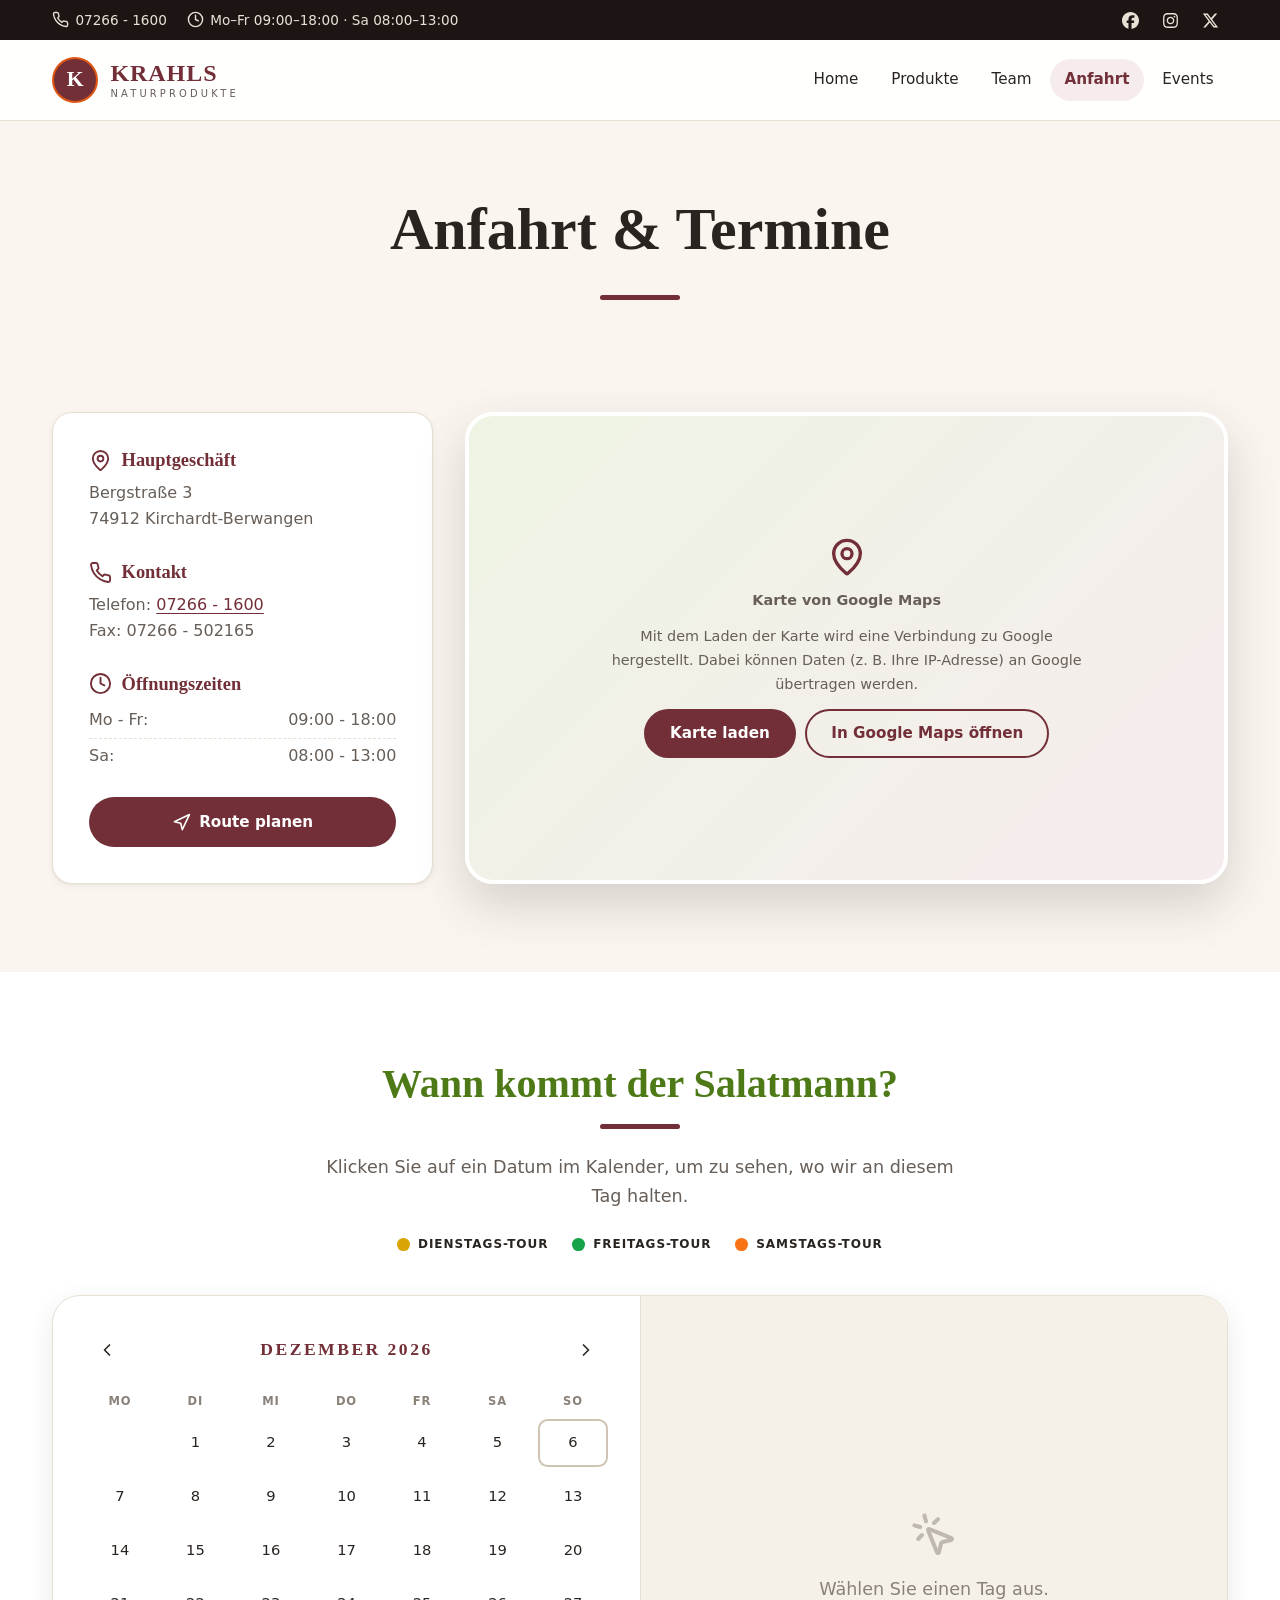
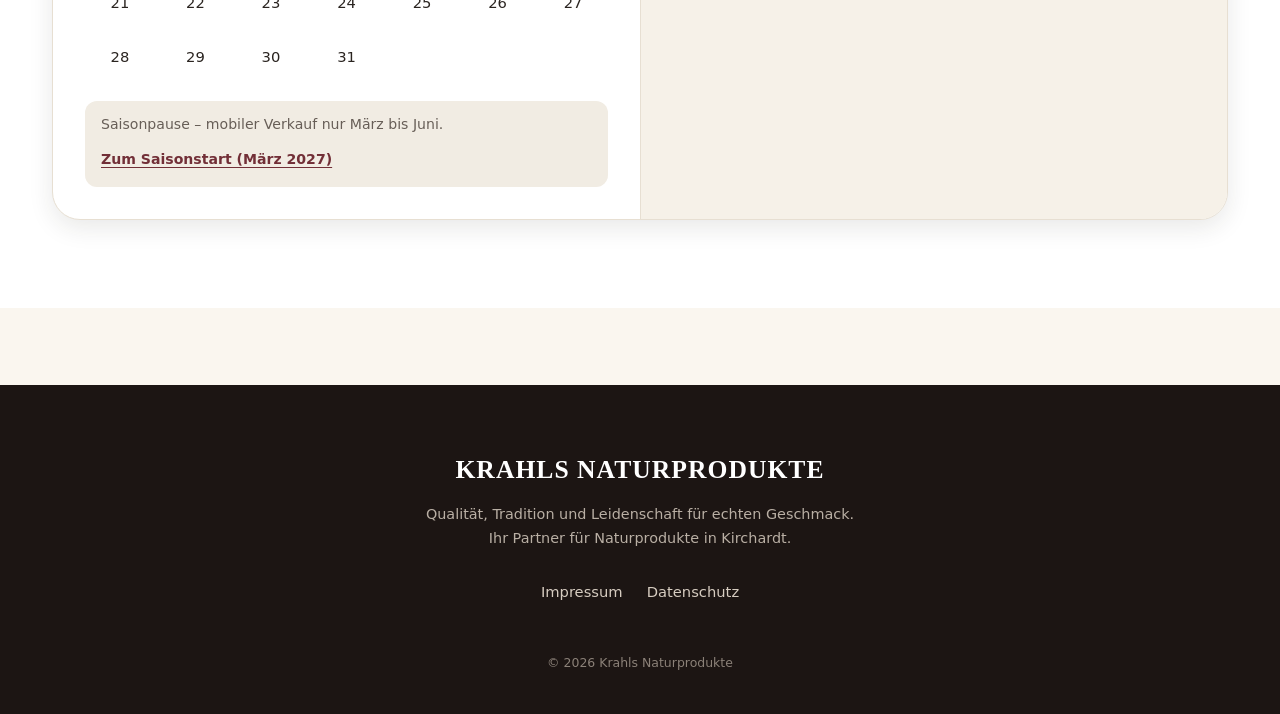
==== anfahrt.html @ 64cb2844 "add content" ====
<!DOCTYPE html>
<html lang="de">

<head>
    <meta charset="UTF-8">
    <meta name="viewport" content="width=device-width, initial-scale=1">
    <title>Anfahrt &amp; Termine – Krahls Naturprodukte</title>
    <meta name="description" content="Anfahrt, Öffnungszeiten und Tourkalender (Salatmann) von Krahls Naturprodukte in Kirchardt-Berwangen.">
    <meta name="theme-color" content="#722f37">
    <link rel="icon" type="image/x-icon" href="assets/img/Logo.ico">
    <link rel="stylesheet" href="assets/css/style.css">
</head>

<body>
    <a class="skip-link" href="#main">Zum Inhalt springen</a>

    <div class="topbar">
        <div class="container topbar__inner">
            <div class="topbar__info">
                <a href="tel:+4972661600"><svg class="icon" aria-hidden="true" focusable="false" stroke="currentColor" fill="none" stroke-width="2" viewBox="0 0 24 24" stroke-linecap="round" stroke-linejoin="round" xmlns="http://www.w3.org/2000/svg"><path d="M22 16.92v3a2 2 0 0 1-2.18 2 19.79 19.79 0 0 1-8.63-3.07 19.5 19.5 0 0 1-6-6 19.79 19.79 0 0 1-3.07-8.67A2 2 0 0 1 4.11 2h3a2 2 0 0 1 2 1.72 12.84 12.84 0 0 0 .7 2.81 2 2 0 0 1-.45 2.11L8.09 9.91a16 16 0 0 0 6 6l1.27-1.27a2 2 0 0 1 2.11-.45 12.84 12.84 0 0 0 2.81.7A2 2 0 0 1 22 16.92z"></path></svg> 07266 - 1600</a>
                <span class="topbar__hours"><svg class="icon" aria-hidden="true" focusable="false" stroke="currentColor" fill="none" stroke-width="2" viewBox="0 0 24 24" stroke-linecap="round" stroke-linejoin="round" xmlns="http://www.w3.org/2000/svg"><circle cx="12" cy="12" r="10"></circle><polyline points="12 6 12 12 16 14"></polyline></svg> Mo–Fr 09:00–18:00 · Sa 08:00–13:00</span>
            </div>
            <div class="social">
                <a href="https://facebook.com" target="_blank" rel="noopener noreferrer" aria-label="Facebook (öffnet in neuem Tab)"><svg class="icon" aria-hidden="true" focusable="false" stroke="currentColor" fill="currentColor" stroke-width="0" viewBox="0 0 512 512" xmlns="http://www.w3.org/2000/svg"><path d="M512 256C512 114.6 397.4 0 256 0S0 114.6 0 256C0 376 82.7 476.8 194.2 504.5V334.2H141.4V256h52.8V222.3c0-87.1 39.4-127.5 125-127.5c16.2 0 44.2 3.2 55.7 6.4V172c-6-.6-16.5-1-29.6-1c-42 0-58.2 15.9-58.2 57.2V256h83.6l-14.4 78.2H287V510.1C413.8 494.8 512 386.9 512 256h0z"></path></svg></a>
                <a href="https://www.instagram.com/krahlsnaturprodukte?igsh=djY0NXl2ZTRkbXQ%3D" target="_blank" rel="noopener noreferrer" aria-label="Instagram (öffnet in neuem Tab)"><svg class="icon" aria-hidden="true" focusable="false" stroke="currentColor" fill="currentColor" stroke-width="0" viewBox="0 0 448 512" xmlns="http://www.w3.org/2000/svg"><path d="M224.1 141c-63.6 0-114.9 51.3-114.9 114.9s51.3 114.9 114.9 114.9S339 319.5 339 255.9 287.7 141 224.1 141zm0 189.6c-41.1 0-74.7-33.5-74.7-74.7s33.5-74.7 74.7-74.7 74.7 33.5 74.7 74.7-33.6 74.7-74.7 74.7zm146.4-194.3c0 14.9-12 26.8-26.8 26.8-14.9 0-26.8-12-26.8-26.8s12-26.8 26.8-26.8 26.8 12 26.8 26.8zm76.1 27.2c-1.7-35.9-9.9-67.7-36.2-93.9-26.2-26.2-58-34.4-93.9-36.2-37-2.1-147.9-2.1-184.9 0-35.8 1.7-67.6 9.9-93.9 36.1s-34.4 58-36.2 93.9c-2.1 37-2.1 147.9 0 184.9 1.7 35.9 9.9 67.7 36.2 93.9s58 34.4 93.9 36.2c37 2.1 147.9 2.1 184.9 0 35.9-1.7 67.7-9.9 93.9-36.2 26.2-26.2 34.4-58 36.2-93.9 2.1-37 2.1-147.8 0-184.8zM398.8 388c-7.8 19.6-22.9 34.7-42.6 42.6-29.5 11.7-99.5 9-132.1 9s-102.7 2.6-132.1-9c-19.6-7.8-34.7-22.9-42.6-42.6-11.7-29.5-9-99.5-9-132.1s-2.6-102.7 9-132.1c7.8-19.6 22.9-34.7 42.6-42.6 29.5-11.7 99.5-9 132.1-9s102.7-2.6 132.1 9c19.6 7.8 34.7 22.9 42.6 42.6 11.7 29.5 9 99.5 9 132.1s2.7 102.7-9 132.1z"></path></svg></a>
                <a href="https://twitter.com" target="_blank" rel="noopener noreferrer" aria-label="X / Twitter (öffnet in neuem Tab)"><svg class="icon" aria-hidden="true" focusable="false" stroke="currentColor" fill="currentColor" stroke-width="0" viewBox="0 0 512 512" xmlns="http://www.w3.org/2000/svg"><path d="M389.2 48h70.6L305.6 224.2 487 464H345L233.7 318.6 106.5 464H35.8L200.7 275.5 26.8 48H172.4L272.9 180.9 389.2 48zM364.4 421.8h39.1L151.1 88h-42L364.4 421.8z"></path></svg></a>
            </div>
        </div>
    </div>

    <header class="site-nav">
        <div class="container site-nav__inner">
            <a class="brand" href="index.html">
                <span class="brand__mark" aria-hidden="true">K<img src="assets/img/logo/Logo.jpeg" alt=""></span>
                <span class="brand__text">
                    <span class="brand__name">Krahls</span>
                    <span class="brand__sub">Naturprodukte</span>
                </span>
            </a>
            <nav aria-label="Hauptnavigation">
                <ul class="nav-links">
                <li><a href="index.html">Home</a></li>
                <li><a href="produkte.html">Produkte</a></li>
                <li><a href="team.html">Team</a></li>
                <li><a href="anfahrt.html" aria-current="page">Anfahrt</a></li>
                <li><a href="events.html">Events</a></li>
                <!-- <li><a href="shop.html">Online Shop</a></li> -->
                </ul>
            </nav>
            <button class="nav-toggle" type="button" aria-expanded="false" aria-controls="mobile-menu" aria-label="Menü öffnen">
                <svg class="icon icon--menu" aria-hidden="true" focusable="false" stroke="currentColor" fill="none" stroke-width="2" viewBox="0 0 24 24" stroke-linecap="round" stroke-linejoin="round" xmlns="http://www.w3.org/2000/svg"><line x1="4" x2="20" y1="12" y2="12"></line><line x1="4" x2="20" y1="6" y2="6"></line><line x1="4" x2="20" y1="18" y2="18"></line></svg><svg class="icon icon--close" aria-hidden="true" focusable="false" stroke="currentColor" fill="none" stroke-width="2" viewBox="0 0 24 24" stroke-linecap="round" stroke-linejoin="round" xmlns="http://www.w3.org/2000/svg"><path d="M18 6 6 18"></path><path d="m6 6 12 12"></path></svg>
            </button>
        </div>
        <nav class="mobile-menu" id="mobile-menu" aria-label="Mobile Navigation">
            <ul>
                <li><a href="index.html">Home</a></li>
                <li><a href="produkte.html">Produkte</a></li>
                <li><a href="team.html">Team</a></li>
                <li><a href="anfahrt.html" aria-current="page">Anfahrt</a></li>
                <li><a href="events.html">Events</a></li>
                <!-- <li><a href="shop.html">Online Shop</a></li> -->
            </ul>
        </nav>
    </header>

    <main id="main">

        <section class="page-head container">
            <h1>Anfahrt &amp; Termine</h1>
            <div class="accent-bar"></div>
        </section>

        <section class="section">
            <div class="container">
                <div class="contact-grid">
                    <div class="card contact-card">
                        <h2><svg class="icon" aria-hidden="true" focusable="false" stroke="currentColor" fill="none" stroke-width="2" viewBox="0 0 24 24" stroke-linecap="round" stroke-linejoin="round" xmlns="http://www.w3.org/2000/svg"><path d="M20 10c0 4.993-5.539 10.193-7.399 11.799a1 1 0 0 1-1.202 0C9.539 20.193 4 14.993 4 10a8 8 0 0 1 16 0"></path><circle cx="12" cy="10" r="3"></circle></svg> Hauptgeschäft</h2>
                        <address>Bergstraße 3<br>74912 Kirchardt-Berwangen</address>

                        <h2><svg class="icon" aria-hidden="true" focusable="false" stroke="currentColor" fill="none" stroke-width="2" viewBox="0 0 24 24" stroke-linecap="round" stroke-linejoin="round" xmlns="http://www.w3.org/2000/svg"><path d="M22 16.92v3a2 2 0 0 1-2.18 2 19.79 19.79 0 0 1-8.63-3.07 19.5 19.5 0 0 1-6-6 19.79 19.79 0 0 1-3.07-8.67A2 2 0 0 1 4.11 2h3a2 2 0 0 1 2 1.72 12.84 12.84 0 0 0 .7 2.81 2 2 0 0 1-.45 2.11L8.09 9.91a16 16 0 0 0 6 6l1.27-1.27a2 2 0 0 1 2.11-.45 12.84 12.84 0 0 0 2.81.7A2 2 0 0 1 22 16.92z"></path></svg> Kontakt</h2>
                        <p>Telefon: <a href="tel:+4972661600">07266 - 1600</a><br>Fax: 07266 - 502165</p>

                        <h2><svg class="icon" aria-hidden="true" focusable="false" stroke="currentColor" fill="none" stroke-width="2" viewBox="0 0 24 24" stroke-linecap="round" stroke-linejoin="round" xmlns="http://www.w3.org/2000/svg"><circle cx="12" cy="12" r="10"></circle><polyline points="12 6 12 12 16 14"></polyline></svg> Öffnungszeiten</h2>
                        <ul class="hours">
                            <li><span>Mo - Fr:</span> <span>09:00 - 18:00</span></li>
                            <li><span>Sa:</span> <span>08:00 - 13:00</span></li>
                        </ul>
                        <a class="btn btn--primary btn--block" href="https://www.google.com/maps/dir/?api=1&amp;destination=Bergstra%C3%9Fe+3%2C+74912+Kirchardt" target="_blank" rel="noopener noreferrer"><svg class="icon" aria-hidden="true" focusable="false" stroke="currentColor" fill="none" stroke-width="2" viewBox="0 0 24 24" stroke-linecap="round" stroke-linejoin="round" xmlns="http://www.w3.org/2000/svg"><polygon points="3 11 22 2 13 21 11 13 3 11"></polygon></svg> Route planen</a>
                    </div>

                    <div class="map" data-map-src="https://www.google.com/maps/embed?pb=!1m18!1m12!1m3!1d1898.2880993667861!2d8.975228175147596!3d49.181136477941465!2m3!1f0!2f0!3f0!3m2!1i1024!2i768!4f13.1!3m3!1m2!1s0x47978f5fd671b393%3A0xd217f702766de474!2sBergstra%C3%9Fe%203%2C%2074912%20Kirchardt!5e1!3m2!1sde!2sde!4v1770319641207!5m2!1sde!2sde" data-map-title="Karte: Krahls Naturprodukte, Bergstraße 3, Kirchardt">
                        <div class="map__consent">
                            <svg class="icon" aria-hidden="true" focusable="false" stroke="currentColor" fill="none" stroke-width="2" viewBox="0 0 24 24" stroke-linecap="round" stroke-linejoin="round" xmlns="http://www.w3.org/2000/svg"><path d="M20 10c0 4.993-5.539 10.193-7.399 11.799a1 1 0 0 1-1.202 0C9.539 20.193 4 14.993 4 10a8 8 0 0 1 16 0"></path><circle cx="12" cy="10" r="3"></circle></svg>
                            <p><strong>Karte von Google Maps</strong></p>
                            <p>Mit dem Laden der Karte wird eine Verbindung zu Google hergestellt. Dabei können Daten (z. B. Ihre IP-Adresse) an Google übertragen werden.</p>
                            <div class="map__actions">
                                <button class="btn btn--primary" type="button" data-map-load>Karte laden</button>
                                <a class="btn btn--outline" href="https://www.google.com/maps/search/?api=1&amp;query=Bergstra%C3%9Fe+3%2C+74912+Kirchardt" target="_blank" rel="noopener noreferrer">In Google Maps öffnen</a>
                            </div>
                        </div>
                    </div>
                </div>
            </div>
        </section>

        <section class="section section--paper" id="termine">
            <div class="container">
                <div class="section-head" style="margin-bottom:0">
                    <h2 style="color: var(--leaf)">Wann kommt der Salatmann?</h2>
                    <div class="accent-bar"></div>
                    <p class="page-head__lead">Klicken Sie auf ein Datum im Kalender, um zu sehen, wo wir an diesem Tag halten.</p>
                    <div class="tour-legend" aria-label="Legende">
                        <span><i class="dot-yellow"></i> Dienstags-Tour</span>
                        <span><i class="dot-green"></i> Freitags-Tour</span>
                        <span><i class="dot-orange"></i> Samstags-Tour</span>
                    </div>
                </div>

                <div class="planner">
                    <div class="planner__cal">
                        <div class="cal-head">
                            <button class="cal-nav" id="calPrev" type="button" aria-label="Vorheriger Monat"><svg class="icon" aria-hidden="true" focusable="false" stroke="currentColor" fill="none" stroke-width="2" viewBox="0 0 24 24" stroke-linecap="round" stroke-linejoin="round" xmlns="http://www.w3.org/2000/svg"><path d="m15 18-6-6 6-6"></path></svg></button>
                            <h3 id="currentMonthYear" aria-live="polite"></h3>
                            <button class="cal-nav" id="calNext" type="button" aria-label="Nächster Monat"><svg class="icon" aria-hidden="true" focusable="false" stroke="currentColor" fill="none" stroke-width="2" viewBox="0 0 24 24" stroke-linecap="round" stroke-linejoin="round" xmlns="http://www.w3.org/2000/svg"><path d="m9 18 6-6-6-6"></path></svg></button>
                        </div>
                        <div class="cal-weekdays" aria-hidden="true">
                            <div>Mo</div><div>Di</div><div>Mi</div><div>Do</div><div>Fr</div><div>Sa</div><div>So</div>
                        </div>
                        <div class="cal-grid" id="calendarGrid"></div>
                        <p class="cal-pause" id="calendarPause" hidden>
                            <span id="calendarPauseText"></span>
                            <button type="button" id="calendarPauseJump"></button>
                        </p>
                    </div>
                    <div class="planner__detail">
                        <div id="eventDetails" aria-live="polite">
                            <div class="detail__empty">
                                <svg class="icon" aria-hidden="true" focusable="false" stroke="currentColor" fill="none" stroke-width="2" viewBox="0 0 24 24" stroke-linecap="round" stroke-linejoin="round" xmlns="http://www.w3.org/2000/svg"><path d="M14 4.1 12 6"></path><path d="m5.1 8-2.9-.8"></path><path d="m6 12-1.9 2"></path><path d="M7.2 2.2 8 5.1"></path><path d="M9.037 9.69a.498.498 0 0 1 .653-.653l11 4.5a.5.5 0 0 1-.074.949l-4.349 1.041a1 1 0 0 0-.74.739l-1.04 4.35a.5.5 0 0 1-.95.074z"></path></svg>
                                <p>Wählen Sie einen Tag aus.</p>
                            </div>
                        </div>
                    </div>
                </div>
                <noscript><p class="empty-state">Für den Tourkalender wird JavaScript benötigt. Dienstags, freitags und samstags sind wir in der Region unterwegs – Auskunft erhalten Sie telefonisch unter 07266 - 1600.</p></noscript>
            </div>
        </section>
    </main>

    <footer class="site-footer">
        <div class="container">
            <button class="footer-logo-btn" type="button" aria-label="Logo vergrößern"><img class="footer-logo" src="assets/img/logo/Logo.jpeg" alt="Krahls Naturprodukte Logo" loading="lazy"></button>
            <span class="footer-name">Krahls Naturprodukte</span>
            <p class="footer-text">Qualität, Tradition und Leidenschaft für echten Geschmack. Ihr Partner für Naturprodukte in Kirchardt.</p>
            <ul class="footer-links">
                <li><a href="impressum.html">Impressum</a></li>
                <li><a href="datenschutz.html">Datenschutz</a></li>
            </ul>
            <p class="footer-copy">© 2026 Krahls Naturprodukte</p>
        </div>
    </footer>

    <dialog class="lightbox" id="logo-dialog" aria-label="Logo vergrößert">
        <img id="logo-dialog-img" alt="Krahls Naturprodukte Logo, vergrößert">
    </dialog>

    <script src="assets/js/main.js" defer></script>
    <script src="assets/js/kalenderplaner.js" defer></script>
</body>

</html>
---- assets/css/style.css ----
/* ==========================================================================
   Krahls Naturprodukte – Stylesheet
   Reines CSS, kein Build-Schritt, keine externen Ressourcen.
   Aufbau: 1 Variablen · 2 Basis · 3 Layout · 4 Header/Navigation · 5 Hero
           6 Komponenten · 7 Produkte · 8 Team · 9 Anfahrt/Kalender · 10 Events
           11 Rechtstexte · 12 Footer · 13 Dialoge · 14 Animation/Barrierefreiheit
   ========================================================================== */

/* --- Optional: eigene Schriften -------------------------------------------
   Wenn Sie Inter / Playfair Display selbst hosten möchten, legen Sie die
   .woff2-Dateien in assets/fonts/ ab und entfernen Sie die Kommentare:

@font-face {
    font-family: 'Inter';
    font-style: normal;
    font-weight: 400 700;
    font-display: swap;
    src: url('../fonts/inter-latin.woff2') format('woff2');
}
@font-face {
    font-family: 'Playfair Display';
    font-style: normal;
    font-weight: 400 700;
    font-display: swap;
    src: url('../fonts/playfair-display-latin.woff2') format('woff2');
}
--------------------------------------------------------------------------- */

/* 1 · Variablen ------------------------------------------------------------ */
:root {
    --wine: #722f37;
    --wine-dark: #561f26;
    --wine-soft: #f6ecee;
    --leaf: #4d7a17;
    --leaf-soft: #eef4e3;
    --cream: #faf6ef;
    --paper: #ffffff;
    --ink: #2a2420;
    --muted: #675e57;
    --line: #e7dfd2;
    --night: #1c1513;

    --tour-di: #d9a406;
    --tour-fr: #16a34a;
    --tour-sa: #f97316;

    --ok: #2f7d32;
    --warn: #b7791f;
    --bad: #b42318;

    --font-head: 'Playfair Display', 'Iowan Old Style', 'Palatino Linotype', Palatino, Georgia, serif;
    --font-body: 'Inter', system-ui, -apple-system, 'Segoe UI', Roboto, 'Helvetica Neue', Arial, sans-serif;

    --radius: 1.25rem;
    --radius-sm: 0.75rem;
    --shadow-sm: 0 1px 2px rgba(42, 36, 32, 0.06), 0 2px 8px rgba(42, 36, 32, 0.05);
    --shadow-md: 0 8px 24px rgba(42, 36, 32, 0.1);
    --shadow-lg: 0 20px 50px rgba(42, 36, 32, 0.18);

    --nav-h: 4.5rem;
    --topbar-h: 2.5rem;
    --maxw: 76rem;
}

/* 2 · Basis ---------------------------------------------------------------- */
*,
*::before,
*::after {
    box-sizing: border-box;
}

html {
    -webkit-text-size-adjust: 100%;
    scroll-behavior: smooth;
    scroll-padding-top: calc(var(--nav-h) + 1rem);
}

body {
    margin: 0;
    min-height: 100vh;
    display: flex;
    flex-direction: column;
    font-family: var(--font-body);
    font-size: 1rem;
    line-height: 1.65;
    color: var(--ink);
    background: var(--cream);
    -webkit-font-smoothing: antialiased;
}

main {
    flex: 1 0 auto;
}

img,
svg {
    display: block;
    max-width: 100%;
}

h1,
h2,
h3,
h4 {
    font-family: var(--font-head);
    line-height: 1.2;
    margin: 0 0 0.5em;
    color: var(--ink);
    text-wrap: balance;
}

h1 { font-size: clamp(2.25rem, 5vw, 3.75rem); font-weight: 700; }
h2 { font-size: clamp(1.75rem, 3.5vw, 2.5rem); font-weight: 700; }
h3 { font-size: 1.35rem; font-weight: 700; }
h4 { font-size: 1.1rem; font-weight: 700; }

p { margin: 0 0 1em; }

a {
    color: var(--wine);
    text-underline-offset: 0.2em;
}
a:hover { color: var(--wine-dark); }

button {
    font: inherit;
    color: inherit;
    cursor: pointer;
}

:focus-visible {
    outline: 3px solid var(--leaf);
    outline-offset: 3px;
    border-radius: 4px;
}

.icon {
    width: 1.25em;
    height: 1.25em;
    flex-shrink: 0;
}

.sr-only {
    position: absolute;
    width: 1px;
    height: 1px;
    padding: 0;
    margin: -1px;
    overflow: hidden;
    clip: rect(0, 0, 0, 0);
    white-space: nowrap;
    border: 0;
}

.skip-link {
    position: absolute;
    left: 1rem;
    top: -4rem;
    z-index: 200;
    background: var(--wine);
    color: #fff;
    padding: 0.6rem 1rem;
    border-radius: var(--radius-sm);
    text-decoration: none;
    transition: top 0.2s;
}
.skip-link:focus { top: 1rem; color: #fff; }

/* 3 · Layout --------------------------------------------------------------- */
.container {
    width: 100%;
    max-width: var(--maxw);
    margin-inline: auto;
    padding-inline: 1.25rem;
}
.container--narrow { max-width: 52rem; }

.section { padding-block: clamp(3rem, 7vw, 5.5rem); }
.section--tight { padding-block: clamp(2rem, 4vw, 3rem); }
.section--paper { background: var(--paper); }

.page-head {
    text-align: center;
    padding-block: clamp(2.5rem, 6vw, 4.5rem) 0;
}
.page-head__lead {
    max-width: 40rem;
    margin: 0 auto;
    color: var(--muted);
    font-size: 1.1rem;
}

.accent-bar {
    width: 5rem;
    height: 0.3rem;
    border-radius: 999px;
    background: var(--wine);
    margin: 1rem auto 1.5rem;
}
.accent-bar--leaf { background: var(--leaf); }

.eyebrow {
    display: inline-block;
    font-size: 0.78rem;
    font-weight: 700;
    letter-spacing: 0.18em;
    text-transform: uppercase;
    color: var(--leaf);
    margin-bottom: 0.75rem;
}

.card {
    background: var(--paper);
    border: 1px solid var(--line);
    border-radius: var(--radius);
    box-shadow: var(--shadow-sm);
}

.btn {
    display: inline-flex;
    align-items: center;
    justify-content: center;
    gap: 0.5rem;
    min-height: 2.75rem;
    padding: 0.65rem 1.5rem;
    border-radius: 999px;
    border: 2px solid transparent;
    font-weight: 600;
    font-size: 0.95rem;
    text-decoration: none;
    transition: background-color 0.2s, color 0.2s, border-color 0.2s, transform 0.2s;
}
.btn:hover { transform: translateY(-2px); }
.btn--primary { background: var(--wine); color: #fff; }
.btn--primary:hover { background: var(--wine-dark); color: #fff; }
.btn--outline { border-color: var(--wine); color: var(--wine); background: transparent; }
.btn--outline:hover { background: var(--wine); color: #fff; }
.btn--light { background: #fff; color: var(--wine); }
.btn--light:hover { background: var(--wine-soft); color: var(--wine-dark); }
.btn--ghost { border-color: rgba(255, 255, 255, 0.7); color: #fff; background: transparent; }
.btn--ghost:hover { background: #fff; color: var(--wine); }
.btn--dark { background: var(--ink); color: #fff; }
.btn--dark:hover { background: #000; color: #fff; }
.btn--block { width: 100%; }

.section-head { text-align: center; margin-bottom: 2.5rem; }
.section-head h1,
.section-head h2 { margin-bottom: 0; }

/* 4 · Topbar, Header, Navigation ------------------------------------------ */
.topbar {
    background: var(--night);
    color: #e9e1d6;
    font-size: 0.85rem;
}
.topbar__inner {
    min-height: var(--topbar-h);
    display: flex;
    align-items: center;
    justify-content: space-between;
    gap: 1rem;
}
.topbar__info {
    display: flex;
    flex-wrap: wrap;
    gap: 0.25rem 1.25rem;
    align-items: center;
}
.topbar__info a,
.topbar__info span { display: inline-flex; align-items: center; gap: 0.4rem; color: inherit; text-decoration: none; }
.topbar__info a:hover { color: #fff; text-decoration: underline; }
.topbar__info .topbar__hours { display: none; }
.social { display: flex; gap: 0.25rem; }
.social a {
    display: grid;
    place-items: center;
    width: 2.25rem;
    height: 2.25rem;
    border-radius: 50%;
    color: #e9e1d6;
    transition: background-color 0.2s, color 0.2s;
}
.social a:hover { background: rgba(255, 255, 255, 0.14); color: #fff; }

.site-nav {
    position: sticky;
    top: 0;
    z-index: 100;
    background: rgba(255, 255, 255, 0.94);
    backdrop-filter: blur(10px);
    -webkit-backdrop-filter: blur(10px);
    border-bottom: 1px solid var(--line);
}
.site-nav__inner {
    min-height: var(--nav-h);
    display: flex;
    align-items: center;
    justify-content: space-between;
    gap: 1rem;
}

.brand {
    display: flex;
    align-items: center;
    gap: 0.75rem;
    text-decoration: none;
    color: var(--wine);
}
.brand__mark {
    position: relative;
    display: grid;
    place-items: center;
    width: 2.9rem;
    height: 2.9rem;
    border-radius: 50%;
    background: var(--wine);
    color: #fff;
    font-family: var(--font-head);
    font-weight: 700;
    font-size: 1.35rem;
    border: 2px solid #df5611;
    overflow: hidden;
    flex-shrink: 0;
}
.brand__mark img {
    position: absolute;
    inset: 0;
    width: 100%;
    height: 100%;
    object-fit: cover;
    background: #fff;
}
.brand__text { display: flex; flex-direction: column; line-height: 1; }
.brand__name {
    font-family: var(--font-head);
    font-size: 1.5rem;
    font-weight: 700;
    letter-spacing: 0.04em;
    text-transform: uppercase;
}
.brand__sub {
    margin-top: 0.3rem;
    font-size: 0.62rem;
    font-weight: 400;
    letter-spacing: 0.32em;
    text-transform: uppercase;
    color: var(--muted);
}
.brand:hover { color: var(--wine-dark); }

.nav-links {
    display: none;
    align-items: center;
    gap: 0.25rem;
    list-style: none;
    margin: 0;
    padding: 0;
}
.nav-links a {
    position: relative;
    display: block;
    padding: 0.5rem 0.9rem;
    font-size: 0.95rem;
    font-weight: 500;
    color: var(--ink);
    text-decoration: none;
    border-radius: 999px;
    transition: color 0.2s, background-color 0.2s;
}
.nav-links a:hover { color: var(--wine); background: var(--wine-soft); }
.nav-links a[aria-current='page'] { color: var(--wine); background: var(--wine-soft); font-weight: 600; }

.nav-toggle {
    display: grid;
    place-items: center;
    width: 2.75rem;
    height: 2.75rem;
    border: 0;
    border-radius: 50%;
    background: transparent;
}
.nav-toggle:hover { background: var(--wine-soft); }
.nav-toggle .icon { width: 1.6rem; height: 1.6rem; }
.nav-toggle .icon--close { display: none; }
.nav-toggle[aria-expanded='true'] .icon--menu { display: none; }
.nav-toggle[aria-expanded='true'] .icon--close { display: block; }

.mobile-menu {
    display: none;
    border-top: 1px solid var(--line);
    background: #fff;
    padding: 0.75rem 1.25rem 1.25rem;
}
.mobile-menu.is-open { display: block; }
.mobile-menu ul { list-style: none; margin: 0; padding: 0; }
.mobile-menu a {
    display: block;
    padding: 0.85rem 0.5rem;
    border-bottom: 1px solid var(--line);
    font-size: 1.1rem;
    color: var(--ink);
    text-decoration: none;
}
.mobile-menu a[aria-current='page'] { color: var(--wine); font-weight: 700; }
.mobile-menu li:last-child a { border-bottom: 0; }

@media (min-width: 48rem) {
    :root { --nav-h: 5rem; }
    .nav-links { display: flex; }
    .nav-toggle,
    .mobile-menu,
    .mobile-menu.is-open { display: none; }
}
@media (min-width: 40rem) {
    .topbar__info .topbar__hours { display: inline-flex; }
}

/* 5 · Hero ----------------------------------------------------------------- */
.hero {
    position: relative;
    isolation: isolate;
    display: grid;
    place-items: center;
    min-height: min(78vh, 46rem);
    padding: 4rem 1.25rem;
    color: #fff;
    text-align: center;
    background:
        radial-gradient(60rem 30rem at 15% 10%, rgba(114, 47, 55, 0.9), transparent 70%),
        linear-gradient(135deg, #3a1318 0%, #1c1513 100%);
}
.hero--small { min-height: min(46vh, 22rem); }
.hero__bg {
    position: absolute;
    inset: 0;
    z-index: -2;
    width: 100%;
    height: 100%;
    object-fit: cover;
}
.hero__bg.is-broken { display: none; }
.hero::after {
    content: '';
    position: absolute;
    inset: 0;
    z-index: -1;
    background: linear-gradient(180deg, rgba(28, 21, 19, 0.5) 0%, rgba(28, 21, 19, 0.78) 100%);
}
.hero h1 { color: #fff; margin-bottom: 0.4em; text-shadow: 0 2px 20px rgba(0, 0, 0, 0.35); }
.hero--home h1 { font-size: clamp(2.6rem, 8vw, 5.5rem); }
.hero__lead {
    max-width: 42rem;
    margin: 0 auto 2rem;
    font-size: clamp(1.05rem, 2vw, 1.3rem);
    color: #f1e9de;
}
.hero__actions { display: flex; flex-wrap: wrap; gap: 0.75rem; justify-content: center; }
.hero .eyebrow { color: #cfe4a6; }

/* 6 · Wiederverwendbare Komponenten --------------------------------------- */
.teasers {
    display: grid;
    gap: 1.5rem;
    grid-template-columns: repeat(auto-fit, minmax(16rem, 1fr));
}
.teaser {
    display: flex;
    flex-direction: column;
    padding: 2rem;
    text-decoration: none;
    color: var(--ink);
    transition: transform 0.25s, box-shadow 0.25s, border-color 0.25s;
}
.teaser:hover { transform: translateY(-5px); box-shadow: var(--shadow-md); border-color: var(--wine); color: var(--ink); }
.teaser__icon {
    display: grid;
    place-items: center;
    width: 3.25rem;
    height: 3.25rem;
    border-radius: 1rem;
    background: var(--wine-soft);
    color: var(--wine);
    margin-bottom: 1.25rem;
}
.teaser:nth-child(2) .teaser__icon { background: var(--leaf-soft); color: var(--leaf); }
.teaser .icon { width: 1.6rem; height: 1.6rem; }
.teaser h3 { margin-bottom: 0.4rem; }
.teaser p { color: var(--muted); flex: 1; }
.teaser__more {
    display: inline-flex;
    align-items: center;
    gap: 0.4rem;
    font-weight: 600;
    color: var(--wine);
}
.teaser:hover .teaser__more .icon { transform: translateX(4px); }
.teaser__more .icon { transition: transform 0.2s; }

.category-list {
    display: flex;
    flex-wrap: wrap;
    gap: 0.6rem;
    justify-content: center;
    list-style: none;
    margin: 2rem 0 0;
    padding: 0;
}
.category-list a {
    display: block;
    padding: 0.45rem 1.1rem;
    border-radius: 999px;
    background: var(--paper);
    border: 1px solid var(--line);
    color: var(--ink);
    font-size: 0.95rem;
    text-decoration: none;
    transition: border-color 0.2s, color 0.2s;
}
.category-list a:hover { border-color: var(--wine); color: var(--wine); }

.visit {
    display: grid;
    gap: 2rem;
    align-items: center;
    padding: clamp(1.5rem, 4vw, 3rem);
    background: linear-gradient(135deg, var(--wine) 0%, var(--wine-dark) 100%);
    color: #fff;
    border-radius: calc(var(--radius) * 1.4);
    box-shadow: var(--shadow-md);
}
.visit h2 { color: #fff; }
.visit p { color: #f1e3e5; }
.visit__facts { display: grid; gap: 1rem; list-style: none; margin: 0; padding: 0; }
.visit__facts li { display: flex; gap: 0.9rem; align-items: flex-start; }
.visit__facts .icon { margin-top: 0.2rem; color: #e8c3c8; }
.visit__facts strong { display: block; }
.visit__facts a { color: #fff; }
@media (min-width: 52rem) {
    .visit { grid-template-columns: 1fr 1fr; }
}

.chips {
    display: flex;
    flex-wrap: wrap;
    justify-content: center;
    gap: 0.6rem;
    margin-block: 0 2.5rem;
}
.chip {
    border: 1px solid var(--line);
    background: var(--paper);
    color: var(--ink);
    padding: 0.5rem 1.2rem;
    min-height: 2.5rem;
    border-radius: 999px;
    font-size: 0.92rem;
    font-weight: 500;
    box-shadow: var(--shadow-sm);
    transition: border-color 0.2s, color 0.2s, background-color 0.2s;
}
.chip:hover { border-color: var(--wine); color: var(--wine); }
.chip[aria-pressed='true'] { background: var(--wine); border-color: var(--wine); color: #fff; }

.hint {
    display: inline-flex;
    align-items: center;
    gap: 0.5rem;
    padding: 0.6rem 1.2rem;
    border-radius: var(--radius-sm);
    background: var(--wine-soft);
    border: 1px solid #ead2d6;
    color: var(--wine);
    font-weight: 600;
    font-size: 0.95rem;
}
.hint p { margin: 0; }

.empty-state {
    grid-column: 1 / -1;
    padding: 3rem 1rem;
    text-align: center;
    color: var(--muted);
}

/* Bild-Fallback: kaputte Bilder blenden sich aus, der Hintergrund bleibt */
img.is-broken { visibility: hidden; }

/* 7 · Produkte ------------------------------------------------------------- */
.product-grid {
    display: grid;
    gap: 1.5rem;
    grid-template-columns: repeat(auto-fill, minmax(17.5rem, 1fr));
}
.product-card {
    display: flex;
    flex-direction: column;
    width: 100%;
    padding: 0;
    overflow: hidden;
    text-align: left;
    transition: transform 0.25s, box-shadow 0.25s, border-color 0.25s;
}
.product-card:hover { transform: translateY(-5px); box-shadow: var(--shadow-md); border-color: #d6c9b6; }
.product-card[hidden] { display: none; }
.media {
    position: relative;
    overflow: hidden;
    aspect-ratio: 4 / 3;
    background:
        radial-gradient(circle at 30% 30%, #f4ead9 0%, transparent 60%),
        linear-gradient(135deg, var(--leaf-soft), var(--wine-soft));
}
.media img {
    width: 100%;
    height: 100%;
    object-fit: cover;
    transition: transform 0.6s, filter 0.3s, opacity 0.3s;
}
.product-card:hover .media img,
.event-card:hover .media img { transform: scale(1.05); }
.media--soldout img { filter: grayscale(1); opacity: 0.55; }
.pill {
    position: absolute;
    padding: 0.25rem 0.75rem;
    border-radius: 999px;
    font-size: 0.68rem;
    font-weight: 700;
    letter-spacing: 0.12em;
    text-transform: uppercase;
    color: #fff;
}
.pill--tag { top: 1rem; left: 1rem; background: rgba(42, 36, 32, 0.82); }
.pill--status { top: 1rem; right: 1rem; box-shadow: var(--shadow-sm); }
.pill--ok { background: var(--ok); }
.pill--low { background: var(--warn); }
.pill--out { background: var(--bad); }
.media__zoom {
    position: absolute;
    right: 1rem;
    bottom: 1rem;
    display: grid;
    place-items: center;
    width: 2.25rem;
    height: 2.25rem;
    border-radius: 50%;
    background: rgba(255, 255, 255, 0.92);
    color: var(--wine);
    box-shadow: var(--shadow-sm);
}
.product-card__body { padding: 1.4rem 1.5rem 1.5rem; display: flex; flex-direction: column; flex: 1; }
.product-card__body h3 { margin-bottom: 0.4rem; }
.product-card__desc { color: var(--muted); font-size: 0.93rem; margin-bottom: 1rem; }
.product-card__foot {
    margin-top: auto;
    padding-top: 1rem;
    border-top: 1px solid var(--line);
    display: flex;
    justify-content: space-between;
    align-items: baseline;
    gap: 1rem;
}
.price { font-family: var(--font-head); font-size: 1.25rem; font-weight: 700; color: var(--wine); }
.product-card__more { font-size: 0.8rem; color: var(--muted); }

.stock-list { list-style: none; margin: 0; padding: 0; }
.stock-list li {
    display: flex;
    justify-content: space-between;
    align-items: center;
    gap: 1rem;
    padding: 0.6rem 0;
    border-bottom: 1px solid var(--line);
    font-size: 0.95rem;
}
.stock-list li:last-child { border-bottom: 0; }
.stock-list__name { display: flex; align-items: center; gap: 0.7rem; }
.dot { width: 0.65rem; height: 0.65rem; border-radius: 50%; flex-shrink: 0; }
.dot--ok { background: #22a34a; }
.dot--low { background: #eab308; }
.dot--out { background: #dc2626; }
.is-out { color: #9a9087; text-decoration: line-through; text-decoration-color: #dc2626; }
.stock-list__note { font-size: 0.78rem; font-weight: 600; color: var(--muted); white-space: nowrap; }

/* 8 · Team ----------------------------------------------------------------- */
.team-grid {
    display: grid;
    gap: 3.5rem 2.5rem;
    grid-template-columns: repeat(auto-fit, minmax(17rem, 1fr));
    max-width: 64rem;
    margin-inline: auto;
}
.member { text-align: center; }
.member__photo {
    position: relative;
    width: min(15rem, 70vw);
    aspect-ratio: 1;
    margin: 0 auto 1.5rem;
    border-radius: 50%;
    border: 5px solid #fff;
    box-shadow: var(--shadow-md);
    overflow: hidden;
    display: grid;
    place-items: center;
    background: linear-gradient(135deg, var(--wine), var(--wine-dark));
    color: #fff;
    font-family: var(--font-head);
    font-size: 3.5rem;
    font-weight: 700;
}
.member__photo img { position: absolute; inset: 0; width: 100%; height: 100%; object-fit: cover; }
.member h3 { font-size: 1.7rem; margin-bottom: 0.2rem; }
.member__role { color: var(--wine); font-weight: 700; font-style: italic; margin-bottom: 1rem; }
.member blockquote { margin: 0; color: var(--muted); font-style: italic; }

/* 9 · Anfahrt & Kalender --------------------------------------------------- */
.contact-grid { display: grid; gap: 2rem; align-items: stretch; }
@media (min-width: 62rem) {
    .contact-grid { grid-template-columns: 1fr 2fr; }
}
.contact-card { padding: clamp(1.5rem, 3vw, 2.25rem); }
.contact-card h2 { font-size: 1.15rem; color: var(--wine); display: flex; align-items: center; gap: 0.6rem; margin-bottom: 0.5rem; }
.contact-card h2:not(:first-child) { margin-top: 1.75rem; }
.contact-card address { font-style: normal; color: var(--muted); }
.contact-card p { color: var(--muted); margin-bottom: 0; }
.hours { list-style: none; margin: 0; padding: 0; color: var(--muted); }
.hours li { display: flex; justify-content: space-between; gap: 1rem; padding: 0.25rem 0; border-bottom: 1px dashed var(--line); }
.hours li:last-child { border-bottom: 0; }
.contact-card .btn { margin-top: 1.5rem; }

.map {
    position: relative;
    min-height: 22rem;
    border-radius: calc(var(--radius) * 1.4);
    overflow: hidden;
    border: 4px solid #fff;
    box-shadow: var(--shadow-lg);
    background: linear-gradient(135deg, var(--leaf-soft), var(--wine-soft));
}
.map iframe { position: absolute; inset: 0; width: 100%; height: 100%; border: 0; }
.map__consent {
    position: absolute;
    inset: 0;
    display: flex;
    flex-direction: column;
    align-items: center;
    justify-content: center;
    gap: 0.75rem;
    padding: 1.5rem;
    text-align: center;
}
.map__consent .icon { width: 2.5rem; height: 2.5rem; color: var(--wine); }
.map__consent p { max-width: 30rem; margin: 0; font-size: 0.9rem; color: var(--muted); }
.map__actions { display: flex; flex-wrap: wrap; gap: 0.6rem; justify-content: center; }

.tour-legend {
    display: flex;
    flex-wrap: wrap;
    justify-content: center;
    gap: 0.5rem 1.5rem;
    margin-top: 1.5rem;
    font-size: 0.75rem;
    font-weight: 600;
    letter-spacing: 0.08em;
    text-transform: uppercase;
}
.tour-legend span { display: inline-flex; align-items: center; gap: 0.5rem; }
.tour-legend i { width: 0.8rem; height: 0.8rem; border-radius: 50%; display: block; }
.dot-yellow { background: var(--tour-di); }
.dot-green { background: var(--tour-fr); }
.dot-orange { background: var(--tour-sa); }

.planner {
    display: grid;
    margin-top: 2.5rem;
    overflow: hidden;
    border-radius: calc(var(--radius) * 1.4);
    box-shadow: var(--shadow-md);
    border: 1px solid var(--line);
    background: var(--paper);
}
@media (min-width: 62rem) {
    .planner { grid-template-columns: 1fr 1fr; }
}
.planner__cal { padding: clamp(1.25rem, 3vw, 2rem); }
.planner__detail {
    padding: clamp(1.25rem, 3vw, 2rem);
    background: #f6f1e8;
    min-height: 20rem;
    display: flex;
    flex-direction: column;
    justify-content: center;
    border-top: 1px solid var(--line);
}
@media (min-width: 62rem) {
    .planner__detail { border-top: 0; border-left: 1px solid var(--line); }
}
.cal-head { display: flex; align-items: center; justify-content: space-between; margin-bottom: 1.25rem; }
.cal-head h3 {
    margin: 0;
    font-size: 1.1rem;
    letter-spacing: 0.14em;
    text-transform: uppercase;
    color: var(--wine);
    text-align: center;
}
.cal-nav {
    display: grid;
    place-items: center;
    width: 2.75rem;
    height: 2.75rem;
    border: 0;
    border-radius: 50%;
    background: transparent;
}
.cal-nav:hover { background: var(--wine-soft); color: var(--wine); }
.cal-weekdays,
.cal-grid { display: grid; grid-template-columns: repeat(7, 1fr); gap: 0.35rem; text-align: center; }
.cal-weekdays { margin-bottom: 0.5rem; font-size: 0.72rem; font-weight: 700; letter-spacing: 0.08em; text-transform: uppercase; color: #8a8179; }
.cal-day {
    display: flex;
    flex-direction: column;
    align-items: center;
    justify-content: center;
    min-height: 3rem;
    padding: 0.25rem;
    border: 0;
    border-radius: 0.6rem;
    background: transparent;
    font-size: 0.92rem;
    transition: background-color 0.15s;
}
.cal-day:hover { background: #f1ece3; }
.cal-day.has-route { font-weight: 700; background: #f4efe6; }
.cal-day.is-today { box-shadow: inset 0 0 0 2px #cfc4b3; }
.cal-day[aria-pressed='true'] { background: var(--ink); color: #fff; box-shadow: 0 0 0 2px var(--wine); }
.cal-dot { width: 0.5rem; height: 0.5rem; border-radius: 50%; margin-top: 0.2rem; }
.cal-day[aria-pressed='true'] .cal-dot { box-shadow: 0 0 0 1px #fff; }
.cal-pause {
    margin: 1.25rem 0 0;
    padding: 0.75rem 1rem;
    border-radius: var(--radius-sm);
    background: #f1ece3;
    font-size: 0.88rem;
    color: var(--muted);
    display: flex;
    flex-wrap: wrap;
    align-items: center;
    justify-content: space-between;
    gap: 0.5rem 1rem;
}
.cal-pause[hidden] { display: none; }
.cal-pause button {
    border: 0;
    background: none;
    padding: 0.25rem 0;
    font-weight: 700;
    color: var(--wine);
    text-decoration: underline;
    text-underline-offset: 0.2em;
}

.detail { animation: fade-in 0.35s ease both; }
.detail--center { text-align: center; }
.detail h3 { font-size: 1.5rem; padding-bottom: 1rem; border-bottom: 1px solid var(--line); margin-bottom: 1.25rem; }
.detail__empty { text-align: center; color: #8a8179; }
.detail__empty .icon { width: 3rem; height: 3rem; margin: 0 auto 1rem; opacity: 0.5; }
.detail__empty p { font-size: 1.1rem; margin: 0; }
.tag {
    display: inline-block;
    padding: 0.25rem 0.8rem;
    margin-bottom: 0.75rem;
    border-radius: 999px;
    background: var(--wine);
    color: #fff;
    font-size: 0.7rem;
    font-weight: 700;
    letter-spacing: 0.14em;
    text-transform: uppercase;
}
.stops { list-style: none; margin: 0; padding: 0; display: grid; gap: 0.5rem; }
.stops li {
    display: flex;
    gap: 1rem;
    padding: 0.5rem 0.75rem;
    border-left: 4px solid #d9d0c2;
    border-radius: 0 0.5rem 0.5rem 0;
}
.stops li:hover { background: rgba(255, 255, 255, 0.7); }
.stops time { flex: 0 0 7.5rem; font-weight: 700; color: var(--wine); }
.stops span { font-weight: 500; }
.detail__note { font-size: 0.9rem; color: var(--muted); }
.pause-box {
    display: inline-block;
    padding: 0.9rem 1.25rem;
    margin-bottom: 1rem;
    border: 1px solid var(--line);
    border-radius: var(--radius-sm);
    background: #fff;
}
.pause-box strong { display: block; color: var(--muted); }
.pause-box small { color: #8a8179; }
.round-icon {
    display: inline-grid;
    place-items: center;
    width: 3.5rem;
    height: 3.5rem;
    margin-bottom: 1rem;
    border-radius: 50%;
    background: #fff;
    color: #8a8179;
}
.round-icon .icon { width: 1.7rem; height: 1.7rem; }

/* 10 · Events -------------------------------------------------------------- */
.event-grid {
    display: grid;
    gap: 2rem;
    grid-template-columns: repeat(auto-fill, minmax(20rem, 1fr));
}
.event-card { display: flex; flex-direction: column; overflow: hidden; transition: transform 0.25s, box-shadow 0.25s; }
.event-card:hover { transform: translateY(-5px); box-shadow: var(--shadow-md); }
.event-card[hidden] { display: none; }
.event-card .media { aspect-ratio: 16 / 10; }
.date-badge {
    position: absolute;
    top: 1.1rem;
    left: 1.1rem;
    padding: 0.5rem 0.9rem;
    border-radius: 0.9rem;
    background: #fff;
    box-shadow: var(--shadow-sm);
    text-align: center;
    line-height: 1.1;
}
.date-badge span { display: block; font-size: 0.7rem; font-weight: 700; letter-spacing: 0.12em; text-transform: uppercase; color: var(--wine); }
.date-badge strong { display: block; font-family: var(--font-head); font-size: 1.6rem; }
.event-card__body { display: flex; flex-direction: column; flex: 1; padding: 1.5rem; }
.event-card h3 { transition: color 0.2s; }
.event-card:hover h3 { color: var(--wine); }
.event-card__body > p { color: var(--muted); }
.program {
    list-style: none;
    margin: 0 0 1.25rem;
    padding: 1rem 1.1rem;
    border-radius: var(--radius-sm);
    background: var(--cream);
    font-size: 0.93rem;
    display: grid;
    gap: 0.3rem;
}
.facts { list-style: none; margin: auto 0 0; padding: 0; display: grid; gap: 0.5rem; font-size: 0.9rem; color: var(--muted); }
.facts li { display: flex; align-items: center; gap: 0.6rem; }
.facts .icon { color: var(--wine); width: 1.1rem; height: 1.1rem; }
.event-card__actions { display: flex; gap: 0.6rem; margin-top: 1.5rem; }
.event-card__actions .btn { flex: 1; padding-inline: 0.75rem; }
.badge-past {
    position: absolute;
    top: 1.1rem;
    right: 1.1rem;
    padding: 0.25rem 0.75rem;
    border-radius: 999px;
    background: rgba(42, 36, 32, 0.85);
    color: #fff;
    font-size: 0.7rem;
    font-weight: 700;
    letter-spacing: 0.1em;
    text-transform: uppercase;
}

/* 11 · Rechtstexte & Shop -------------------------------------------------- */
.legal { padding: clamp(1.5rem, 4vw, 3rem); }
.legal h1 { color: var(--wine); font-size: clamp(2rem, 4vw, 3rem); }
.legal h2 { display: flex; align-items: center; gap: 0.75rem; font-size: 1.5rem; margin-bottom: 0.75rem; }
.legal h2 .icon { color: var(--wine); }
.legal h3 { font-size: 1.1rem; margin-bottom: 0.4rem; }
.legal section + section { margin-top: 2.5rem; }
.legal p,
.legal li { color: #4d453f; }
.legal-box {
    padding: 1.25rem 1.5rem;
    border-radius: var(--radius-sm);
    background: var(--cream);
    border: 1px solid var(--line);
}
.legal-box--accent { border-left: 4px solid var(--wine); }
.legal dl { margin: 0; display: grid; grid-template-columns: max-content 1fr; gap: 0.25rem 1rem; }
.legal dt { font-weight: 600; }
.legal dd { margin: 0; }
.mono { font-family: ui-monospace, 'SFMono-Regular', Menlo, Consolas, monospace; background: #ebe4d8; padding: 0 0.35rem; border-radius: 0.3rem; }
.legal hr { border: 0; border-top: 1px solid var(--line); margin: 1.25rem 0; }
.legal-back { margin-top: 2rem; text-align: center; font-size: 0.9rem; }

.coming-soon { display: grid; place-items: center; padding: 3rem 1.25rem; min-height: 60vh; }
.coming-soon__card { max-width: 46rem; padding: clamp(2rem, 6vw, 4.5rem); text-align: center; border-radius: 2.5rem; box-shadow: var(--shadow-lg); }
.coming-soon__card .icon { width: 4.5rem; height: 4.5rem; margin: 0 auto 1.5rem; color: var(--wine); }

/* 12 · Footer -------------------------------------------------------------- */
.site-footer {
    flex-shrink: 0;
    margin-top: clamp(3rem, 6vw, 5rem);
    padding: 4rem 1.25rem 2.5rem;
    background: var(--night);
    color: #b9afa4;
    text-align: center;
}
.site-footer .container { display: flex; flex-direction: column; align-items: center; }
.footer-logo-btn { padding: 0; border: 0; background: none; }
.footer-logo {
    height: 5rem;
    width: auto;
    max-width: 15rem;
    margin-bottom: 1.25rem;
    border-radius: 0.9rem;
    object-fit: contain;
    cursor: zoom-in;
    transition: opacity 0.2s;
}
.footer-logo:hover { opacity: 0.8; }
.footer-logo.is-broken { display: none; }
.footer-name {
    font-family: var(--font-head);
    font-size: 1.6rem;
    font-weight: 700;
    letter-spacing: 0.04em;
    text-transform: uppercase;
    color: #fff;
}
.footer-text { max-width: 28rem; margin: 0.75rem auto 0; font-size: 0.9rem; }
.footer-links { display: flex; flex-wrap: wrap; justify-content: center; gap: 0.5rem 1.5rem; margin-top: 1.75rem; list-style: none; padding: 0; }
.footer-links a { color: #d6ccc0; text-decoration: none; font-size: 0.92rem; }
.footer-links a:hover { color: #fff; text-decoration: underline; }
.footer-copy { margin: 2rem 0 0; font-size: 0.78rem; color: #8b8178; }

/* 13 · Dialoge (Produkte, Events, Logo) ------------------------------------ */
dialog {
    padding: 0;
    border: 0;
    color: var(--ink);
}
dialog::backdrop {
    background: rgba(20, 12, 10, 0.65);
    backdrop-filter: blur(3px);
}
.modal {
    width: min(28rem, calc(100% - 2rem));
    max-height: min(90vh, 44rem);
    border-radius: var(--radius);
    background: #fff;
    box-shadow: var(--shadow-lg);
    overflow: hidden;
}
.modal[open] { display: flex; flex-direction: column; animation: pop-in 0.25s ease both; }
.modal__media { position: relative; flex-shrink: 0; height: 10rem; background: linear-gradient(135deg, var(--leaf-soft), var(--wine-soft)); }
.modal__media img { width: 100%; height: 100%; object-fit: cover; }
.modal__media--none { display: none; }
.modal__close {
    position: absolute;
    top: 0.9rem;
    right: 0.9rem;
    z-index: 2;
    display: grid;
    place-items: center;
    width: 2.5rem;
    height: 2.5rem;
    border: 0;
    border-radius: 50%;
    background: rgba(20, 12, 10, 0.55);
    color: #fff;
}
.modal__close:hover { background: rgba(20, 12, 10, 0.8); }
.modal__body { padding: 1.5rem; overflow-y: auto; }
.modal__body h2 { font-size: 1.6rem; margin-bottom: 0.2rem; }
.modal__price { font-family: var(--font-head); font-size: 1.15rem; font-weight: 700; color: var(--wine); margin-bottom: 1rem; }
.modal__panel { padding: 1rem 1.1rem; border-radius: var(--radius-sm); background: var(--cream); border: 1px solid var(--line); }
.modal__panel h3 {
    margin-bottom: 0.5rem;
    font-family: var(--font-body);
    font-size: 0.72rem;
    letter-spacing: 0.14em;
    text-transform: uppercase;
    color: #8a8179;
}
.modal__body .btn { margin-top: 1.25rem; }
.modal__link { display: inline-flex; align-items: center; gap: 0.4rem; margin-top: 1rem; font-weight: 600; }
.modal__close--plain { position: static; background: var(--wine-soft); color: var(--wine); }

.lightbox {
    background: transparent;
    max-width: 100vw;
    max-height: 100vh;
    width: 100%;
    height: 100%;
    overflow: hidden;
}
.lightbox[open] { display: grid; place-items: center; padding: 1rem; }
.lightbox img { max-height: 85vh; max-width: min(100%, 60rem); object-fit: contain; border-radius: 0.75rem; box-shadow: var(--shadow-lg); cursor: zoom-out; background: #fff; }

body.has-dialog { overflow: hidden; }

/* 14 · Animation & Barrierefreiheit ---------------------------------------- */
@keyframes fade-in {
    from { opacity: 0; transform: translateY(6px); }
    to { opacity: 1; transform: none; }
}
@keyframes pop-in {
    from { opacity: 0; transform: translateY(12px) scale(0.98); }
    to { opacity: 1; transform: none; }
}

/* Einblenden beim Scrollen – nur wenn JavaScript läuft */
.js .reveal { opacity: 0; transform: translateY(24px); transition: opacity 0.6s ease, transform 0.6s ease; }
.js .reveal.is-visible { opacity: 1; transform: none; }

@media (prefers-reduced-motion: reduce) {
    html { scroll-behavior: auto; }
    *,
    *::before,
    *::after {
        animation-duration: 0.01ms !important;
        animation-iteration-count: 1 !important;
        transition-duration: 0.01ms !important;
    }
    .js .reveal { opacity: 1; transform: none; }
    .btn:hover,
    .teaser:hover,
    .product-card:hover,
    .event-card:hover { transform: none; }
}

@media print {
    .topbar,
    .site-nav,
    .site-footer,
    .map,
    .nav-toggle { display: none !important; }
    body { background: #fff; }
}
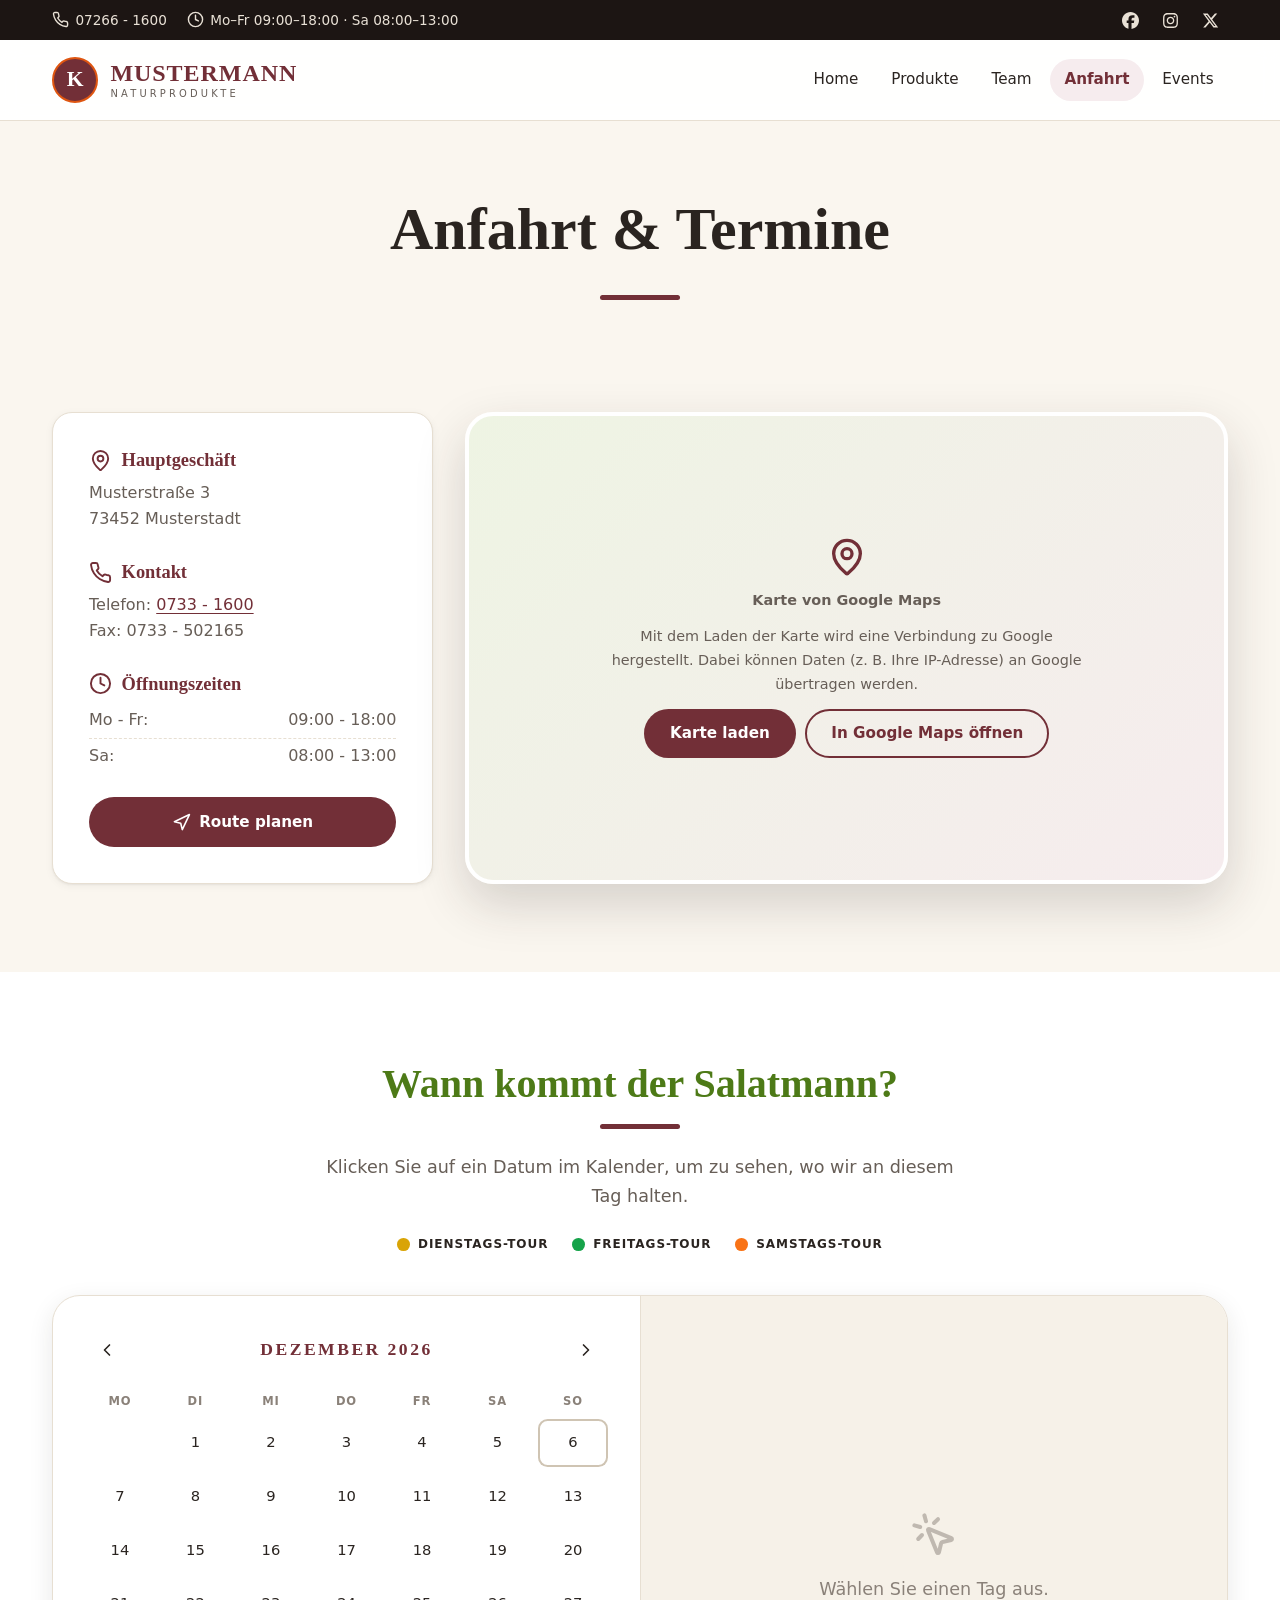
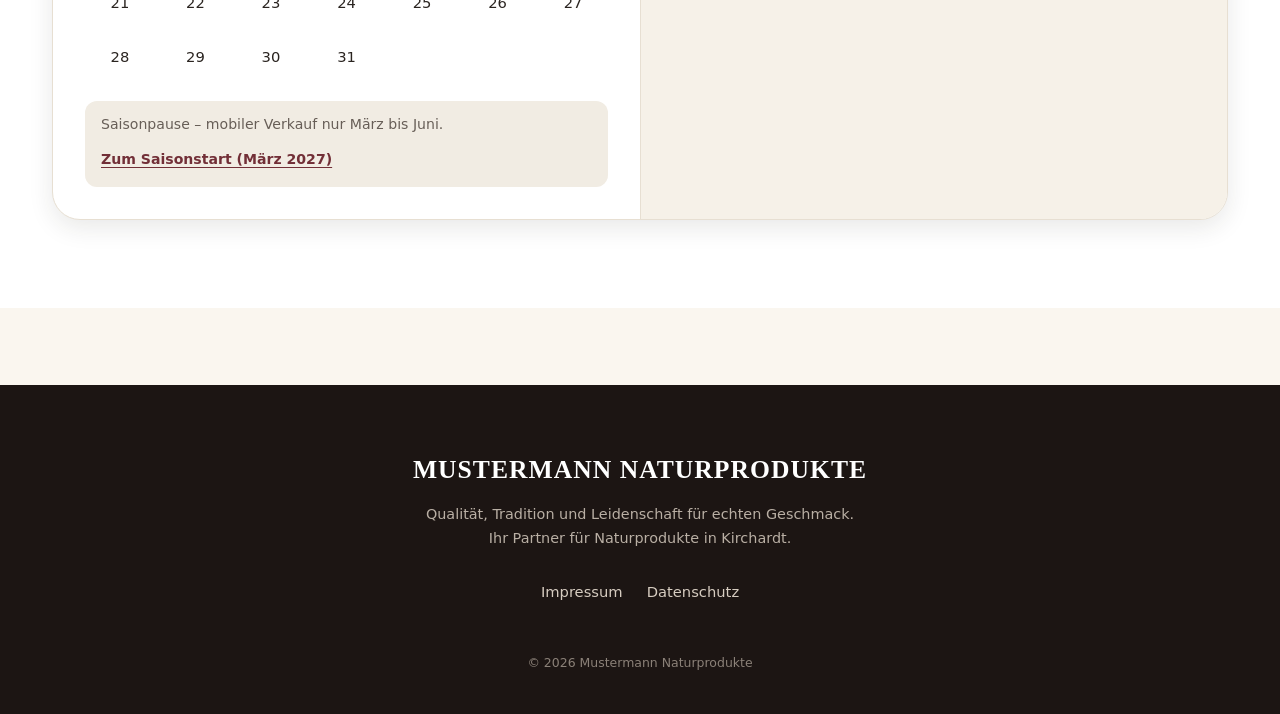
==== commit 3a7180a2: "add new" ====
--- a/anfahrt.html
+++ b/anfahrt.html
@@ -4,7 +4,7 @@
 <head>
     <meta charset="UTF-8">
     <meta name="viewport" content="width=device-width, initial-scale=1">
-    <title>Anfahrt &amp; Termine – Krahls Naturprodukte</title>
+    <title>Anfahrt &amp; Termine – Mustermann Naturprodukte</title>
     <meta name="description" content="Anfahrt, Öffnungszeiten und Tourkalender (Salatmann) von Krahls Naturprodukte in Kirchardt-Berwangen.">
     <meta name="theme-color" content="#722f37">
     <link rel="icon" type="image/x-icon" href="assets/img/Logo.ico">
@@ -33,7 +33,7 @@
             <a class="brand" href="index.html">
                 <span class="brand__mark" aria-hidden="true">K<img src="assets/img/logo/Logo.jpeg" alt=""></span>
                 <span class="brand__text">
-                    <span class="brand__name">Krahls</span>
+                    <span class="brand__name">Mustermann</span>
                     <span class="brand__sub">Naturprodukte</span>
                 </span>
             </a>
@@ -75,10 +75,10 @@
                 <div class="contact-grid">
                     <div class="card contact-card">
                         <h2><svg class="icon" aria-hidden="true" focusable="false" stroke="currentColor" fill="none" stroke-width="2" viewBox="0 0 24 24" stroke-linecap="round" stroke-linejoin="round" xmlns="http://www.w3.org/2000/svg"><path d="M20 10c0 4.993-5.539 10.193-7.399 11.799a1 1 0 0 1-1.202 0C9.539 20.193 4 14.993 4 10a8 8 0 0 1 16 0"></path><circle cx="12" cy="10" r="3"></circle></svg> Hauptgeschäft</h2>
-                        <address>Bergstraße 3<br>74912 Kirchardt-Berwangen</address>
+                        <address>Musterstraße 3<br>73452 Musterstadt</address>
 
                         <h2><svg class="icon" aria-hidden="true" focusable="false" stroke="currentColor" fill="none" stroke-width="2" viewBox="0 0 24 24" stroke-linecap="round" stroke-linejoin="round" xmlns="http://www.w3.org/2000/svg"><path d="M22 16.92v3a2 2 0 0 1-2.18 2 19.79 19.79 0 0 1-8.63-3.07 19.5 19.5 0 0 1-6-6 19.79 19.79 0 0 1-3.07-8.67A2 2 0 0 1 4.11 2h3a2 2 0 0 1 2 1.72 12.84 12.84 0 0 0 .7 2.81 2 2 0 0 1-.45 2.11L8.09 9.91a16 16 0 0 0 6 6l1.27-1.27a2 2 0 0 1 2.11-.45 12.84 12.84 0 0 0 2.81.7A2 2 0 0 1 22 16.92z"></path></svg> Kontakt</h2>
-                        <p>Telefon: <a href="tel:+4972661600">07266 - 1600</a><br>Fax: 07266 - 502165</p>
+                        <p>Telefon: <a href="tel:+4972661600">0733 - 1600</a><br>Fax: 0733 - 502165</p>
 
                         <h2><svg class="icon" aria-hidden="true" focusable="false" stroke="currentColor" fill="none" stroke-width="2" viewBox="0 0 24 24" stroke-linecap="round" stroke-linejoin="round" xmlns="http://www.w3.org/2000/svg"><circle cx="12" cy="12" r="10"></circle><polyline points="12 6 12 12 16 14"></polyline></svg> Öffnungszeiten</h2>
                         <ul class="hours">
@@ -149,13 +149,13 @@
     <footer class="site-footer">
         <div class="container">
             <button class="footer-logo-btn" type="button" aria-label="Logo vergrößern"><img class="footer-logo" src="assets/img/logo/Logo.jpeg" alt="Krahls Naturprodukte Logo" loading="lazy"></button>
-            <span class="footer-name">Krahls Naturprodukte</span>
+            <span class="footer-name">Mustermann Naturprodukte</span>
             <p class="footer-text">Qualität, Tradition und Leidenschaft für echten Geschmack. Ihr Partner für Naturprodukte in Kirchardt.</p>
             <ul class="footer-links">
                 <li><a href="impressum.html">Impressum</a></li>
                 <li><a href="datenschutz.html">Datenschutz</a></li>
             </ul>
-            <p class="footer-copy">© 2026 Krahls Naturprodukte</p>
+            <p class="footer-copy">© 2026 Mustermann Naturprodukte</p>
         </div>
     </footer>
 
--- a/assets/css/style.css
+++ b/assets/css/style.css
@@ -1,32 +1,3 @@
-/* ==========================================================================
-   Krahls Naturprodukte – Stylesheet
-   Reines CSS, kein Build-Schritt, keine externen Ressourcen.
-   Aufbau: 1 Variablen · 2 Basis · 3 Layout · 4 Header/Navigation · 5 Hero
-           6 Komponenten · 7 Produkte · 8 Team · 9 Anfahrt/Kalender · 10 Events
-           11 Rechtstexte · 12 Footer · 13 Dialoge · 14 Animation/Barrierefreiheit
-   ========================================================================== */
-
-/* --- Optional: eigene Schriften -------------------------------------------
-   Wenn Sie Inter / Playfair Display selbst hosten möchten, legen Sie die
-   .woff2-Dateien in assets/fonts/ ab und entfernen Sie die Kommentare:
-
-@font-face {
-    font-family: 'Inter';
-    font-style: normal;
-    font-weight: 400 700;
-    font-display: swap;
-    src: url('../fonts/inter-latin.woff2') format('woff2');
-}
-@font-face {
-    font-family: 'Playfair Display';
-    font-style: normal;
-    font-weight: 400 700;
-    font-display: swap;
-    src: url('../fonts/playfair-display-latin.woff2') format('woff2');
-}
---------------------------------------------------------------------------- */
-
-/* 1 · Variablen ------------------------------------------------------------ */
 :root {
     --wine: #722f37;
     --wine-dark: #561f26;
@@ -1135,3 +1106,8 @@
     .nav-toggle { display: none !important; }
     body { background: #fff; }
 }
+
+
+
+
+
